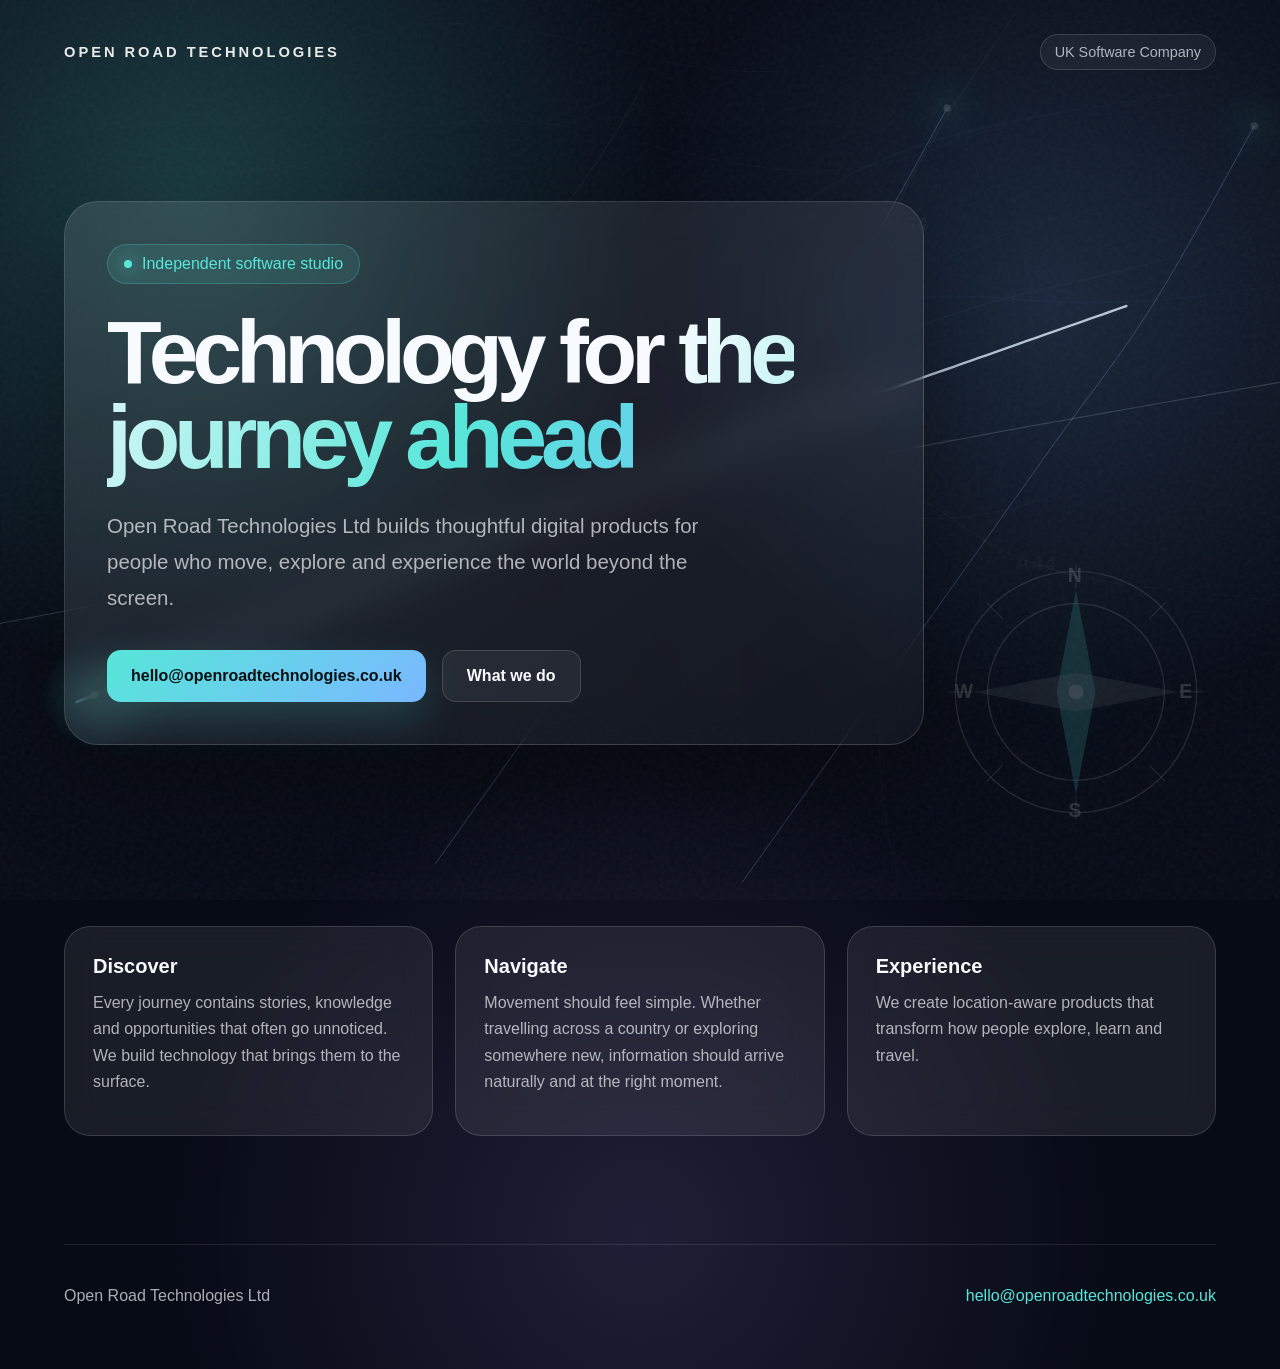
==== index.html @ 558f213e "Refactor route properties for better clarity" ====
<!DOCTYPE html>
<html lang="en">
<head>
<meta charset="UTF-8">
<meta name="viewport" content="width=device-width, initial-scale=1.0">
<title>Open Road Technologies Ltd</title>
<style>
:root{
  --bg:#070b16;
  --panel:rgba(255,255,255,.075);
  --border:rgba(255,255,255,.14);
  --text:#f7fbff;
  --muted:rgba(247,251,255,.68);
  --accent:#57e6d9;
  --accent2:#7ab8ff;
  --accent3:#b892ff;
}
*{box-sizing:border-box;margin:0;padding:0}
html{scroll-behavior:smooth}
body{
  min-height:100vh;
  font-family:-apple-system,BlinkMacSystemFont,"Inter","Segoe UI",Roboto,Arial,sans-serif;
  background:
    radial-gradient(circle at 15% 15%,rgba(87,230,217,.22),transparent 30%),
    radial-gradient(circle at 82% 22%,rgba(122,184,255,.16),transparent 28%),
    radial-gradient(circle at 50% 90%,rgba(184,146,255,.14),transparent 34%),
    var(--bg);
  color:var(--text);
  overflow-x:hidden;
}
.noise{
  position:fixed;
  inset:0;
  pointer-events:none;
  opacity:.06;
  background-image:url("data:image/svg+xml,%3Csvg viewBox='0 0 220 220' xmlns='http://www.w3.org/2000/svg'%3E%3Cfilter id='n'%3E%3CfeTurbulence type='fractalNoise' baseFrequency='.9' numOctaves='3' stitchTiles='stitch'/%3E%3C/filter%3E%3Crect width='100%25' height='100%25' filter='url(%23n)' opacity='.8'/%3E%3C/svg%3E");
}
.map-layer{
  position:fixed;
  inset:0;
  pointer-events:none;
  z-index:0;
  opacity:.16;
  overflow:hidden;
  mask-image:radial-gradient(circle at 55% 42%,black 0%,rgba(0,0,0,.78) 45%,transparent 86%);
}
.map-layer svg{
  position:absolute;
  width:120vw;
  height:110vh;
  left:-8vw;
  top:-5vh;
  animation:mapDrift 90s ease-in-out infinite alternate;
  will-change:transform;
}
@keyframes mapDrift{
  0%{transform:translate3d(0,0,0) scale(1)}
  100%{transform:translate3d(-12px,-8px,0) scale(1.012)}
}
.map-layer .minor{
  fill:none;
  stroke:rgba(255,255,255,.18);
  stroke-width:1;
}
.map-layer .major{
  fill:none;
  stroke:rgba(122,184,255,.26);
  stroke-width:2.2;
}
.map-layer .road{
  fill:none;
  stroke:rgba(255,255,255,.24);
  stroke-width:1.6;
  stroke-linecap:round;
}
.map-layer .label{
  fill:rgba(255,255,255,.24);
  font-size:20px;
  font-weight:600;
  letter-spacing:.08em;
}
.route-canvas{
  position:fixed;
  inset:0;
  width:100vw;
  height:100vh;
  pointer-events:none;
  z-index:0;
  opacity:.92;
}
.compass{
  position:fixed;
  right:clamp(18px,5vw,70px);
  bottom:clamp(18px,5vw,64px);
  width:min(280px,42vw);
  aspect-ratio:1;
  z-index:0;
  pointer-events:none;
  opacity:.28;
}
.compass svg{
  width:100%;
  height:100%;
  filter:drop-shadow(0 0 24px rgba(87,230,217,.18));
  transform:rotate(var(--compass-rotate, 0deg)) scale(var(--compass-scale, 1));
  transition:transform .28s ease-out;
  will-change:transform;
}
.compass .ring{
  fill:none;
  stroke:rgba(255,255,255,.42);
  stroke-width:1.2;
}
.compass .tick{
  stroke:rgba(255,255,255,.38);
  stroke-width:1;
}
.compass .needle{
  fill:rgba(87,230,217,.52);
}
.compass .needle-alt{
  fill:rgba(255,255,255,.22);
}
.compass text{
  fill:rgba(255,255,255,.56);
  font-size:18px;
  font-weight:700;
  letter-spacing:.12em;
}
.shell{
  position:relative;
  z-index:1;
  width:min(1180px,90vw);
  margin:0 auto;
}
header{
  display:flex;
  justify-content:space-between;
  align-items:center;
  padding:34px 0;
}
.logo{
  font-size:.92rem;
  letter-spacing:.2em;
  font-weight:700;
  color:rgba(255,255,255,.9);
}
.status{
  padding:9px 14px;
  border:1px solid var(--border);
  border-radius:999px;
  background:rgba(255,255,255,.05);
  color:var(--muted);
  font-size:.9rem;
  backdrop-filter:blur(14px);
}
.hero{
  min-height:82vh;
  display:flex;
  align-items:center;
}
.hero-card{
  width:min(860px,100%);
  padding:42px;
  border:1px solid var(--border);
  border-radius:34px;
  background:linear-gradient(145deg,rgba(255,255,255,.105),rgba(255,255,255,.035));
  box-shadow:0 30px 100px rgba(0,0,0,.32);
  backdrop-filter:blur(22px);
}
.kicker{
  display:inline-flex;
  gap:10px;
  align-items:center;
  padding:10px 16px;
  border-radius:999px;
  background:rgba(87,230,217,.1);
  color:var(--accent);
  border:1px solid rgba(87,230,217,.24);
  margin-bottom:26px;
}
.kicker span{
  width:8px;
  height:8px;
  border-radius:50%;
  background:var(--accent);
  box-shadow:0 0 18px var(--accent);
}
h1{
  font-size:clamp(3.3rem,7vw,6.9rem);
  line-height:.95;
  letter-spacing:-.07em;
  margin-bottom:28px;
}
.gradient-text{
  background:linear-gradient(110deg,var(--text),var(--accent),var(--accent2),var(--text));
  background-size:220% 100%;
  -webkit-background-clip:text;
  -webkit-text-fill-color:transparent;
  animation:shine 7s ease-in-out infinite;
}
@keyframes shine{
  0%,100%{background-position:0% 50%}
  50%{background-position:100% 50%}
}
.lede{
  max-width:650px;
  color:var(--muted);
  font-size:1.28rem;
  line-height:1.75;
  margin-bottom:34px;
}
.actions{
  display:flex;
  gap:16px;
  flex-wrap:wrap;
}
.btn{
  display:inline-flex;
  align-items:center;
  justify-content:center;
  text-decoration:none;
  min-height:52px;
  padding:0 24px;
  border-radius:14px;
  font-weight:700;
}
.primary{
  color:#041014;
  background:linear-gradient(135deg,var(--accent),var(--accent2));
  box-shadow:0 16px 44px rgba(87,230,217,.2);
}
.secondary{
  color:var(--text);
  border:1px solid var(--border);
  background:rgba(255,255,255,.06);
}
.section{
  padding:84px 0 108px;
}
.panel-grid{
  display:grid;
  grid-template-columns:repeat(3,1fr);
  gap:22px;
}
.panel{
  min-height:210px;
  padding:28px;
  border-radius:26px;
  border:1px solid var(--border);
  background:var(--panel);
  backdrop-filter:blur(18px);
  transition:transform .35s ease,border-color .35s ease,background .35s ease;
}
.panel:hover{
  transform:translateY(-7px);
  border-color:rgba(87,230,217,.38);
  background:rgba(255,255,255,.095);
}
.panel h3{
  font-size:1.25rem;
  margin-bottom:12px;
}
.panel p{
  color:var(--muted);
  line-height:1.65;
}
footer{
  position:relative;
  z-index:1;
  width:min(1180px,90vw);
  margin:0 auto;
  padding:42px 0 64px;
  border-top:1px solid rgba(255,255,255,.1);
  display:flex;
  justify-content:space-between;
  gap:20px;
  flex-wrap:wrap;
  color:var(--muted);
}
footer a{
  color:var(--accent);
  text-decoration:none;
}
@media(max-width:860px){
  .hero-card{padding:28px;border-radius:26px}
  .panel-grid{grid-template-columns:1fr}
  h1{font-size:clamp(3rem,16vw,5rem)}
  .map-layer{opacity:.12}
}
@media(prefers-reduced-motion:reduce){
  *,*::before,*::after{animation:none!important;transition:none!important}
  .route-canvas{display:none}
  .map-layer svg{animation:none!important}
}
</style>
</head>
<body>
<div class="map-layer" aria-hidden="true">
  <svg viewBox="0 0 1600 950" preserveAspectRatio="xMidYMid slice">
    <g class="contours">
      <path class="minor" d="M-80 120 C120 30 260 175 470 90 C680 8 790 165 1010 92 C1190 35 1370 92 1680 30"/>
      <path class="minor" d="M-70 210 C150 115 300 265 500 185 C720 96 850 265 1060 185 C1245 115 1390 185 1680 110"/>
      <path class="minor" d="M-90 320 C135 220 330 380 545 285 C760 190 910 365 1110 275 C1300 190 1450 285 1690 205"/>
      <path class="minor" d="M-80 440 C140 315 345 505 570 395 C795 285 940 475 1160 370 C1340 285 1480 405 1690 310"/>
      <path class="minor" d="M-100 565 C125 450 360 640 590 530 C835 410 975 620 1200 505 C1370 415 1510 535 1710 445"/>
      <path class="minor" d="M-80 710 C160 595 390 790 640 665 C850 560 1010 760 1235 650 C1420 560 1520 690 1700 610"/>
      <path class="minor" d="M150 -90 C75 120 240 230 170 430 C95 635 250 710 185 980"/>
      <path class="minor" d="M350 -90 C270 140 455 250 370 465 C290 670 480 760 405 990"/>
      <path class="minor" d="M580 -90 C495 145 710 275 610 505 C520 705 730 800 660 1010"/>
      <path class="minor" d="M820 -90 C735 130 940 275 850 510 C765 725 960 790 890 1010"/>
      <path class="minor" d="M1080 -90 C995 145 1200 270 1120 500 C1045 720 1220 815 1170 1010"/>
      <path class="minor" d="M1320 -90 C1245 125 1420 250 1350 485 C1280 710 1450 810 1410 1010"/>
    </g>
    <g class="roads">
      <path class="major" d="M-120 690 C120 560 240 610 420 475 C600 340 760 360 920 245 C1090 125 1265 165 1710 50"/>
      <path class="road" d="M40 785 C240 680 315 720 470 610 C640 490 760 545 930 420 C1100 295 1230 340 1505 210"/>
      <path class="road" d="M140 275 C320 370 450 280 610 390 C780 510 930 435 1080 545 C1220 650 1390 570 1580 690"/>
      <path class="road" d="M250 900 C340 720 455 675 515 520 C575 360 700 280 780 120"/>
      <path class="road" d="M1030 910 C970 720 1040 615 1000 455 C955 285 1060 175 1185 -20"/>
      <path class="major" d="M-80 455 C170 415 310 350 520 385 C780 430 900 310 1130 330 C1345 350 1460 280 1700 300"/>
    </g>
    <g class="places">
      <text class="label" x="410" y="505">A49</text>
      <text class="label" x="748" y="348">A5</text>
      <text class="label" x="1010" y="265">M54</text>
      <text class="label" x="1135" y="590">A44</text>
      <text class="label" x="610" y="690">B4368</text>
    </g>
  </svg>
</div>

<canvas class="route-canvas" id="routeCanvas" aria-hidden="true"></canvas>

<div class="compass" aria-hidden="true">
  <svg viewBox="0 0 260 260">
    <circle class="ring" cx="130" cy="130" r="112"/>
    <circle class="ring" cx="130" cy="130" r="82"/>
    <line class="tick" x1="130" y1="12" x2="130" y2="34"/>
    <line class="tick" x1="130" y1="226" x2="130" y2="248"/>
    <line class="tick" x1="12" y1="130" x2="34" y2="130"/>
    <line class="tick" x1="226" y1="130" x2="248" y2="130"/>
    <line class="tick" x1="47" y1="47" x2="62" y2="62"/>
    <line class="tick" x1="198" y1="198" x2="213" y2="213"/>
    <line class="tick" x1="213" y1="47" x2="198" y2="62"/>
    <line class="tick" x1="62" y1="198" x2="47" y2="213"/>
    <polygon class="needle" points="130,35 148,130 130,225 112,130"/>
    <polygon class="needle-alt" points="35,130 130,112 225,130 130,148"/>
    <circle cx="130" cy="130" r="7" fill="rgba(255,255,255,.55)"/>
    <text x="130" y="28" text-anchor="middle">N</text>
    <text x="130" y="246" text-anchor="middle">S</text>
    <text x="27" y="136" text-anchor="middle">W</text>
    <text x="233" y="136" text-anchor="middle">E</text>
  </svg>
</div>

<div class="noise"></div>

<div class="shell">
  <header>
    <div class="logo">OPEN ROAD TECHNOLOGIES</div>
    <div class="status">UK Software Company</div>
  </header>

  <main class="hero">
    <section class="hero-card">
      <div class="kicker"><span></span> Independent software studio</div>
      <h1>Technology for <span class="gradient-text">the journey ahead</span></h1>
      <p class="lede">
        Open Road Technologies Ltd builds thoughtful digital products for people who move,
        explore and experience the world beyond the screen.
      </p>
      <div class="actions">
        <a class="btn primary" href="mailto:hello@openroadtechnologies.co.uk">hello@openroadtechnologies.co.uk</a>
        <a class="btn secondary" href="#work">What we do</a>
      </div>
    </section>
  </main>

  <section class="section" id="work">
  <div class="panel-grid">
    <article class="panel">
      <h3>Discover</h3>
      <p>Every journey contains stories, knowledge and opportunities that often go unnoticed. We build technology that brings them to the surface.</p>
    </article>
    <article class="panel">
      <h3>Navigate</h3>
      <p>Movement should feel simple. Whether travelling across a country or exploring somewhere new, information should arrive naturally and at the right moment.</p>
    </article>
    <article class="panel">
      <h3>Experience</h3>
      <p>We create location-aware products that transform how people explore, learn and travel.</p>
    </article>
  </div>
</section>

</div>

<footer>
  <div>Open Road Technologies Ltd</div>
  <a href="mailto:hello@openroadtechnologies.co.uk">hello@openroadtechnologies.co.uk</a>
</footer>


<script>
(() => {
  const compass = document.querySelector(".compass");
  if (!compass) return;

  const reduce = window.matchMedia("(prefers-reduced-motion: reduce)").matches;
  if (reduce) return;

  let targetRotate = 0;
  let targetScale = 1;
  let currentRotate = 0;
  let currentScale = 1;
  let raf = null;

  function animate() {
    currentRotate += (targetRotate - currentRotate) * 0.12;
    currentScale += (targetScale - currentScale) * 0.10;

    compass.style.setProperty("--compass-rotate", currentRotate.toFixed(3) + "deg");
    compass.style.setProperty("--compass-scale", currentScale.toFixed(4));

    if (
      Math.abs(targetRotate - currentRotate) > 0.02 ||
      Math.abs(targetScale - currentScale) > 0.002
    ) {
      raf = requestAnimationFrame(animate);
    } else {
      raf = null;
    }
  }

  function update(event) {
    const x = event.clientX / Math.max(window.innerWidth, 1);
    const y = event.clientY / Math.max(window.innerHeight, 1);

    targetRotate = ((x - 0.5) * 18) + ((0.5 - y) * 8);
    targetScale = 1.035;

    if (!raf) raf = requestAnimationFrame(animate);
  }

  function reset() {
    targetRotate = 0;
    targetScale = 1;
    if (!raf) raf = requestAnimationFrame(animate);
  }

  window.addEventListener("pointermove", update, { passive: true });
  window.addEventListener("mouseout", reset, { passive: true });
  window.addEventListener("blur", reset, { passive: true });
})();
</script>

<script>
(() => {
  const canvas = document.getElementById("routeCanvas");
  const ctx = canvas.getContext("2d", { alpha: true });
  const prefersReducedMotion = window.matchMedia("(prefers-reduced-motion: reduce)").matches;
  if (prefersReducedMotion) return;

  let width = 0;
  let height = 0;
  let dpr = 1;

  const routes = [
  {
    alpha: 0.18,
    width: 1.1,
    delay: 0.00,
    stops: [],
    points: [[-0.10,0.72],[0.12,0.66],[0.34,0.60],[0.56,0.54],[0.78,0.48],[1.10,0.40]]
  },
  {
    alpha: 0.16,
    width: 1.0,
    delay: 0.04,
    stops: [],
    points: [[-0.08,0.82],[0.15,0.76],[0.38,0.70],[0.62,0.64],[0.86,0.58],[1.12,0.50]]
  },
  {
    alpha: 0.14,
    width: 1.0,
    delay: 0.08,
    stops: [],
    points: [[-0.06,0.60],[0.18,0.54],[0.42,0.48],[0.66,0.42],[0.90,0.36],[1.14,0.28]]
  },
  {
    alpha: 0.13,
    width: 1.0,
    delay: 0.12,
    stops: [],
    points: [[0.10,0.92],[0.18,0.76],[0.26,0.60],[0.34,0.44],[0.42,0.28],[0.50,0.08]]
  },
  {
    alpha: 0.13,
    width: 1.0,
    delay: 0.16,
    stops: [],
    points: [[0.34,0.96],[0.42,0.80],[0.50,0.64],[0.58,0.48],[0.66,0.32],[0.74,0.12]]
  },
  {
    alpha: 0.13,
    width: 1.0,
    delay: 0.20,
    stops: [],
    points: [[0.58,0.98],[0.66,0.82],[0.74,0.66],[0.82,0.50],[0.90,0.34],[0.98,0.14]]
  },
  {
    alpha: 0.86,
    width: 2.4,
    delay: 0.00,
    stops: [0.20, 0.40, 0.62, 0.80],
    points: [[0.06,0.78],[0.20,0.70],[0.32,0.63],[0.45,0.56],[0.58,0.49],[0.72,0.42],[0.88,0.34]]
  }
];
  function resize() {
    dpr = Math.min(window.devicePixelRatio || 1, 2);
    width = window.innerWidth;
    height = window.innerHeight;
    canvas.width = Math.floor(width * dpr);
    canvas.height = Math.floor(height * dpr);
    canvas.style.width = width + "px";
    canvas.style.height = height + "px";
    ctx.setTransform(dpr, 0, 0, dpr, 0, 0);
  }

  function point(route, t) {
    const pts = route.points;
    const scaled = t * (pts.length - 1);
    const i = Math.min(Math.floor(scaled), pts.length - 2);
    const local = scaled - i;

    const p0 = pts[Math.max(0, i - 1)];
    const p1 = pts[i];
    const p2 = pts[i + 1];
    const p3 = pts[Math.min(pts.length - 1, i + 2)];

    const tt = local * local;
    const ttt = tt * local;

    const x = 0.5 * (
      (2 * p1[0]) +
      (-p0[0] + p2[0]) * local +
      (2*p0[0] - 5*p1[0] + 4*p2[0] - p3[0]) * tt +
      (-p0[0] + 3*p1[0] - 3*p2[0] + p3[0]) * ttt
    );

    const y = 0.5 * (
      (2 * p1[1]) +
      (-p0[1] + p2[1]) * local +
      (2*p0[1] - 5*p1[1] + 4*p2[1] - p3[1]) * tt +
      (-p0[1] + 3*p1[1] - 3*p2[1] + p3[1]) * ttt
    );

   return [x * width, y * height];
  }

  function drawStops(route, progress) {
  for (const stop of route.stops) {
    const [x, y] = point(route, stop);

    const passed = progress >= stop;
    const age = progress - stop;

    const rippleLife = 0.045;
    const rippleProgress =
      passed && age < rippleLife
        ? age / rippleLife
        : null;

    const baseAlpha = route.alpha * 0.32;

    ctx.save();

    ctx.fillStyle = `rgba(87,230,217,${baseAlpha})`;
    ctx.beginPath();
    ctx.arc(x, y, 2.8, 0, Math.PI * 2);
    ctx.fill();

    if (rippleProgress !== null) {
      const eased = 1 - Math.pow(1 - rippleProgress, 3);
      const rippleRadius = 4 + eased * 28;
      const rippleAlpha = route.alpha * (1 - rippleProgress) * 0.72;

      ctx.shadowColor = "rgba(87,230,217,.55)";
      ctx.shadowBlur = 14;

      ctx.strokeStyle = `rgba(87,230,217,${rippleAlpha})`;
      ctx.lineWidth = 1.8 * (1 - rippleProgress) + 0.4;

      ctx.beginPath();
      ctx.arc(x, y, rippleRadius, 0, Math.PI * 2);
      ctx.stroke();

      const glow = ctx.createRadialGradient(x, y, 0, x, y, rippleRadius);
      glow.addColorStop(0, `rgba(87,230,217,${rippleAlpha * 0.18})`);
      glow.addColorStop(0.55, `rgba(87,230,217,${rippleAlpha * 0.08})`);
      glow.addColorStop(1, "rgba(87,230,217,0)");

      ctx.fillStyle = glow;
      ctx.beginPath();
      ctx.arc(x, y, rippleRadius, 0, Math.PI * 2);
      ctx.fill();
    }

    ctx.restore();
  }
}

  function drawRoute(route, progress) {
    const p = Math.max(0, Math.min(1, progress));
    const samples = 170;
    const visible = Math.floor(samples * p);

    if (visible < 2) return;

    ctx.save();
    ctx.lineCap = "round";
    ctx.lineJoin = "round";

    ctx.beginPath();
    for (let i = 0; i <= samples; i++) {
      const [x, y] = point(route, i / samples);
      if (i === 0) ctx.moveTo(x, y);
      else ctx.lineTo(x, y);
    }
    ctx.strokeStyle = `rgba(225,240,255,${route.alpha})`;
    ctx.lineWidth = route.width;
    ctx.stroke();

    const grad = ctx.createLinearGradient(0, 0, width, height);
    grad.addColorStop(0, `rgba(87,230,217,${route.alpha})`);
    grad.addColorStop(0.52, `rgba(122,184,255,${route.alpha})`);
    grad.addColorStop(1, `rgba(184,146,255,${route.alpha})`);

    ctx.shadowColor = "rgba(87,230,217,.35)";
    ctx.shadowBlur = 9;
    ctx.beginPath();
    for (let i = 0; i <= visible; i++) {
      const [x, y] = point(route, i / samples);
      if (i === 0) ctx.moveTo(x, y);
      else ctx.lineTo(x, y);
    }
    ctx.strokeStyle = grad;
    ctx.lineWidth = route.width;
    ctx.stroke();

    drawStops(route, p);

    const [hx, hy] = point(route, p);

    const glow = ctx.createRadialGradient(hx, hy, 0, hx, hy, 55);
    glow.addColorStop(0, `rgba(87,230,217,${route.alpha * 0.20})`);
    glow.addColorStop(1, "rgba(87,230,217,0)");
    ctx.fillStyle = glow;
    ctx.beginPath();
    ctx.arc(hx, hy, 55, 0, Math.PI * 2);
    ctx.fill();

    ctx.fillStyle = `rgba(247,251,255,${route.alpha})`;
    ctx.shadowColor = "rgba(87,230,217,.75)";
    ctx.shadowBlur = 14;
    ctx.beginPath();
    ctx.arc(hx, hy, 3.8, 0, Math.PI * 2);
    ctx.fill();

    ctx.restore();
  }

  function easeInOutCubic(t) {
    return t < 0.5 ? 4 * t * t * t : 1 - Math.pow(-2 * t + 2, 3) / 2;
  }

  function frame(now) {
    ctx.clearRect(0, 0, width, height);

    const cycle = 15500;
    const raw = (now % cycle) / cycle;

    for (const route of routes) {
      let p = (raw - route.delay) / 0.74;
      if (p < 0) p += 1.35;
      if (p > 1) p = 1;
      drawRoute(route, easeInOutCubic(p));
    }

    requestAnimationFrame(frame);
  }

  resize();
  window.addEventListener("resize", resize, { passive: true });
  requestAnimationFrame(frame);
})();
</script>
</body>
</html>
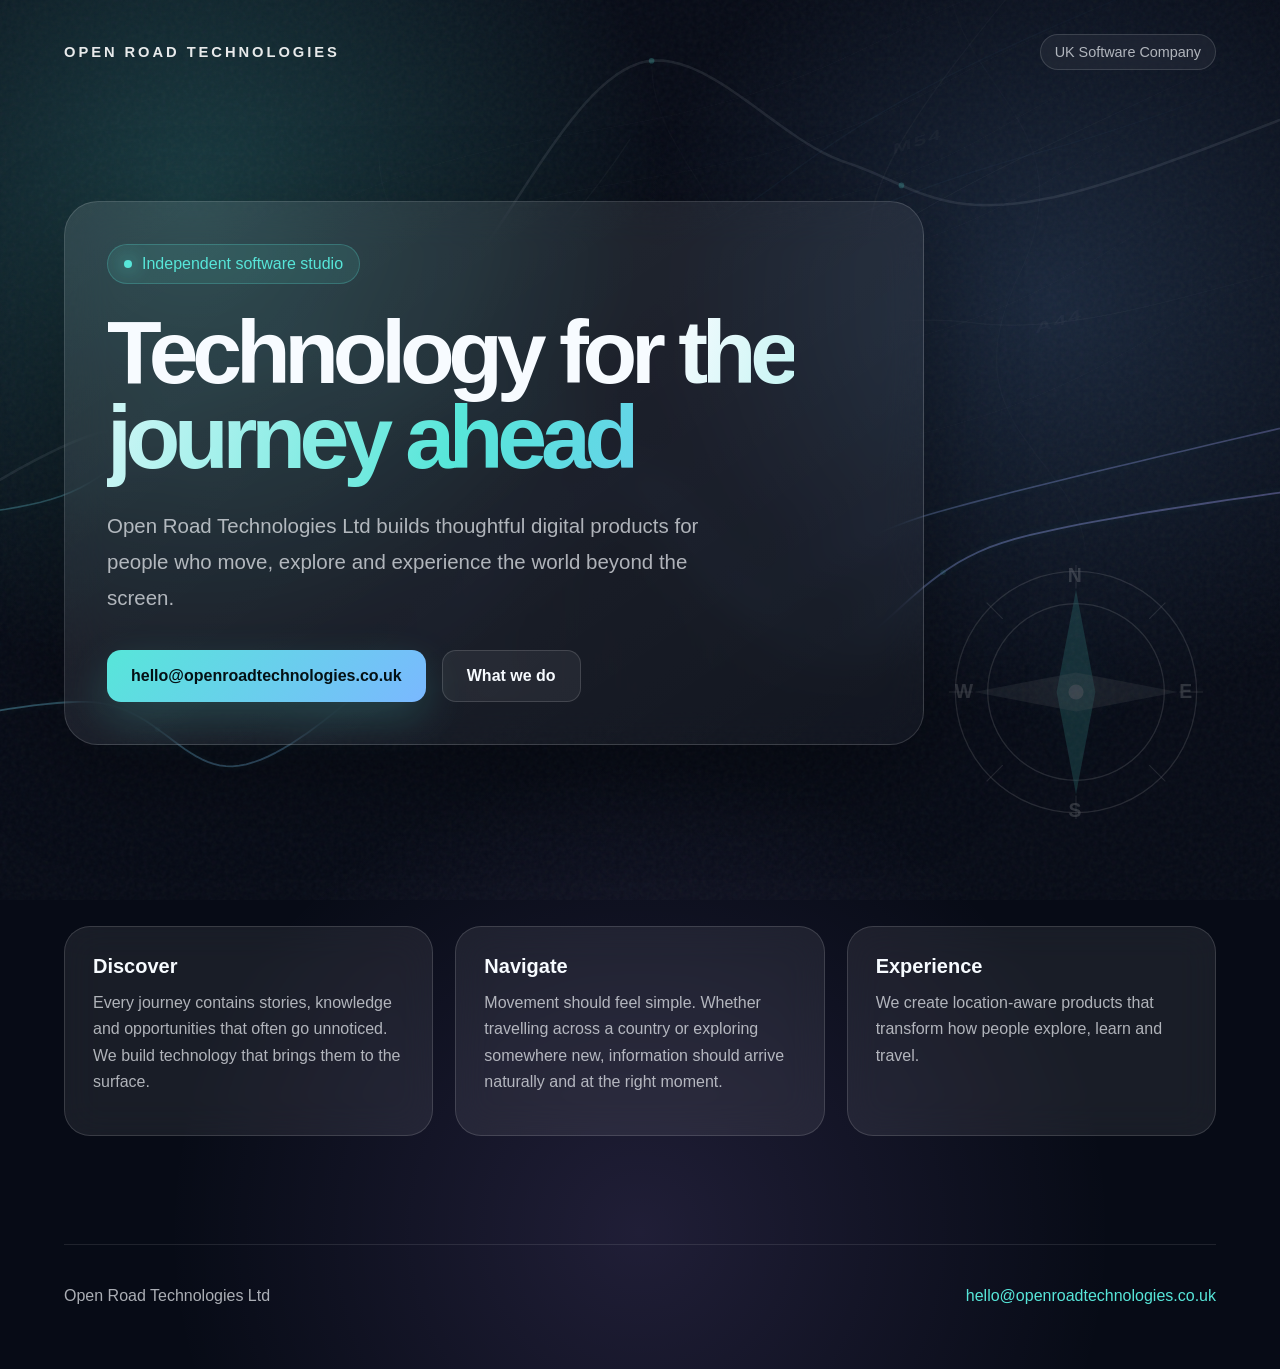
==== commit 594ae137: "Refine styles and animations in index.html Adjusted styles and opacity for map layers and compass. U" ====
--- a/index.html
+++ b/index.html
@@ -40,22 +40,24 @@
   inset:0;
   pointer-events:none;
   z-index:0;
-  opacity:.16;
+  opacity:.18;
   overflow:hidden;
   mask-image:radial-gradient(circle at 55% 42%,black 0%,rgba(0,0,0,.78) 45%,transparent 86%);
 }
 .map-layer svg{
   position:absolute;
-  width:120vw;
-  height:110vh;
-  left:-8vw;
-  top:-5vh;
+  width:150vw;
+  height:120vh;
+  left:-24vw;
+  top:-18vh;
+  transform:rotate(-18deg) skewX(-18deg) scaleY(.55);
+  transform-origin:center;
   animation:mapDrift 90s ease-in-out infinite alternate;
   will-change:transform;
 }
 @keyframes mapDrift{
-  0%{transform:translate3d(0,0,0) scale(1)}
-  100%{transform:translate3d(-12px,-8px,0) scale(1.012)}
+  0%{transform:rotate(-18deg) skewX(-18deg) scaleY(.55) translate3d(0,0,0)}
+  100%{transform:rotate(-18deg) skewX(-18deg) scaleY(.55) translate3d(-18px,-10px,0)}
 }
 .map-layer .minor{
   fill:none;
@@ -86,7 +88,7 @@
   height:100vh;
   pointer-events:none;
   z-index:0;
-  opacity:.92;
+  opacity:.82;
 }
 .compass{
   position:fixed;
@@ -286,7 +288,7 @@
   .hero-card{padding:28px;border-radius:26px}
   .panel-grid{grid-template-columns:1fr}
   h1{font-size:clamp(3rem,16vw,5rem)}
-  .map-layer{opacity:.12}
+  .map-layer{opacity:.14}
 }
 @media(prefers-reduced-motion:reduce){
   *,*::before,*::after{animation:none!important;transition:none!important}
@@ -378,29 +380,27 @@
   </main>
 
   <section class="section" id="work">
-  <div class="panel-grid">
-    <article class="panel">
-      <h3>Discover</h3>
-      <p>Every journey contains stories, knowledge and opportunities that often go unnoticed. We build technology that brings them to the surface.</p>
-    </article>
-    <article class="panel">
-      <h3>Navigate</h3>
-      <p>Movement should feel simple. Whether travelling across a country or exploring somewhere new, information should arrive naturally and at the right moment.</p>
-    </article>
-    <article class="panel">
-      <h3>Experience</h3>
-      <p>We create location-aware products that transform how people explore, learn and travel.</p>
-    </article>
-  </div>
-</section>
-
+    <div class="panel-grid">
+      <article class="panel">
+        <h3>Discover</h3>
+        <p>Every journey contains stories, knowledge and opportunities that often go unnoticed. We build technology that brings them to the surface.</p>
+      </article>
+      <article class="panel">
+        <h3>Navigate</h3>
+        <p>Movement should feel simple. Whether travelling across a country or exploring somewhere new, information should arrive naturally and at the right moment.</p>
+      </article>
+      <article class="panel">
+        <h3>Experience</h3>
+        <p>We create location-aware products that transform how people explore, learn and travel.</p>
+      </article>
+    </div>
+  </section>
 </div>
 
 <footer>
   <div>Open Road Technologies Ltd</div>
   <a href="mailto:hello@openroadtechnologies.co.uk">hello@openroadtechnologies.co.uk</a>
 </footer>
-
 
 <script>
 (() => {
@@ -467,56 +467,48 @@
   let dpr = 1;
 
   const routes = [
-  {
-    alpha: 0.18,
-    width: 1.1,
-    delay: 0.00,
-    stops: [],
-    points: [[-0.10,0.72],[0.12,0.66],[0.34,0.60],[0.56,0.54],[0.78,0.48],[1.10,0.40]]
-  },
-  {
-    alpha: 0.16,
-    width: 1.0,
-    delay: 0.04,
-    stops: [],
-    points: [[-0.08,0.82],[0.15,0.76],[0.38,0.70],[0.62,0.64],[0.86,0.58],[1.12,0.50]]
-  },
-  {
-    alpha: 0.14,
-    width: 1.0,
-    delay: 0.08,
-    stops: [],
-    points: [[-0.06,0.60],[0.18,0.54],[0.42,0.48],[0.66,0.42],[0.90,0.36],[1.14,0.28]]
-  },
-  {
-    alpha: 0.13,
-    width: 1.0,
-    delay: 0.12,
-    stops: [],
-    points: [[0.10,0.92],[0.18,0.76],[0.26,0.60],[0.34,0.44],[0.42,0.28],[0.50,0.08]]
-  },
-  {
-    alpha: 0.13,
-    width: 1.0,
-    delay: 0.16,
-    stops: [],
-    points: [[0.34,0.96],[0.42,0.80],[0.50,0.64],[0.58,0.48],[0.66,0.32],[0.74,0.12]]
-  },
-  {
-    alpha: 0.13,
-    width: 1.0,
-    delay: 0.20,
-    stops: [],
-    points: [[0.58,0.98],[0.66,0.82],[0.74,0.66],[0.82,0.50],[0.90,0.34],[0.98,0.14]]
-  },
-  {
-    alpha: 0.86,
-    width: 2.4,
-    delay: 0.00,
-    stops: [0.20, 0.40, 0.62, 0.80],
-    points: [[0.06,0.78],[0.20,0.70],[0.32,0.63],[0.45,0.56],[0.58,0.49],[0.72,0.42],[0.88,0.34]]
-  }
-];
+    {
+      alpha: 0.88,
+      width: 2.6,
+      delay: 0,
+      stops: [0.18, 0.36, 0.58, 0.76],
+      points: [
+        [-0.18, 0.70], [0.08, 0.48], [0.22, 0.56], [0.36, 0.31],
+        [0.50, 0.07], [0.66, 0.18], [0.82, 0.22], [1.18, 0.03]
+      ]
+    },
+    {
+      alpha: 0.44,
+      width: 1.9,
+      delay: 0.12,
+      stops: [0.22, 0.49, 0.71],
+      points: [
+        [-0.18, 0.76], [0.04, 0.64], [0.18, 0.70], [0.33, 0.52],
+        [0.46, 0.35], [0.59, 0.40], [0.74, 0.28], [1.16, 0.16]
+      ]
+    },
+    {
+      alpha: 0.34,
+      width: 1.6,
+      delay: 0.22,
+      stops: [0.25, 0.52, 0.80],
+      points: [
+        [-0.16, 0.58], [0.05, 0.55], [0.20, 0.39], [0.34, 0.43],
+        [0.49, 0.50], [0.58, 0.66], [0.73, 0.57], [1.14, 0.43]
+      ]
+    },
+    {
+      alpha: 0.40,
+      width: 1.8,
+      delay: 0.32,
+      stops: [0.20, 0.44, 0.64, 0.82],
+      points: [
+        [-0.14, 0.83], [0.07, 0.78], [0.19, 0.85], [0.34, 0.70],
+        [0.49, 0.54], [0.64, 0.72], [0.79, 0.60], [1.14, 0.52]
+      ]
+    }
+  ];
+
   function resize() {
     dpr = Math.min(window.devicePixelRatio || 1, 2);
     width = window.innerWidth;
@@ -556,60 +548,60 @@
       (-p0[1] + 3*p1[1] - 3*p2[1] + p3[1]) * ttt
     );
 
-   return [x * width, y * height];
+    return [x * width, y * height];
   }
 
   function drawStops(route, progress) {
-  for (const stop of route.stops) {
-    const [x, y] = point(route, stop);
-
-    const passed = progress >= stop;
-    const age = progress - stop;
-
-    const rippleLife = 0.045;
-    const rippleProgress =
-      passed && age < rippleLife
-        ? age / rippleLife
-        : null;
-
-    const baseAlpha = route.alpha * 0.32;
-
-    ctx.save();
-
-    ctx.fillStyle = `rgba(87,230,217,${baseAlpha})`;
-    ctx.beginPath();
-    ctx.arc(x, y, 2.8, 0, Math.PI * 2);
-    ctx.fill();
-
-    if (rippleProgress !== null) {
-      const eased = 1 - Math.pow(1 - rippleProgress, 3);
-      const rippleRadius = 4 + eased * 28;
-      const rippleAlpha = route.alpha * (1 - rippleProgress) * 0.72;
-
-      ctx.shadowColor = "rgba(87,230,217,.55)";
-      ctx.shadowBlur = 14;
-
-      ctx.strokeStyle = `rgba(87,230,217,${rippleAlpha})`;
-      ctx.lineWidth = 1.8 * (1 - rippleProgress) + 0.4;
-
+    for (const stop of route.stops) {
+      const [x, y] = point(route, stop);
+
+      const passed = progress >= stop;
+      const age = progress - stop;
+
+      const rippleLife = 0.045;
+      const rippleProgress =
+        passed && age < rippleLife
+          ? age / rippleLife
+          : null;
+
+      const baseAlpha = route.alpha * 0.32;
+
+      ctx.save();
+
+      ctx.fillStyle = `rgba(87,230,217,${baseAlpha})`;
       ctx.beginPath();
-      ctx.arc(x, y, rippleRadius, 0, Math.PI * 2);
-      ctx.stroke();
-
-      const glow = ctx.createRadialGradient(x, y, 0, x, y, rippleRadius);
-      glow.addColorStop(0, `rgba(87,230,217,${rippleAlpha * 0.18})`);
-      glow.addColorStop(0.55, `rgba(87,230,217,${rippleAlpha * 0.08})`);
-      glow.addColorStop(1, "rgba(87,230,217,0)");
-
-      ctx.fillStyle = glow;
-      ctx.beginPath();
-      ctx.arc(x, y, rippleRadius, 0, Math.PI * 2);
+      ctx.arc(x, y, 2.8, 0, Math.PI * 2);
       ctx.fill();
+
+      if (rippleProgress !== null) {
+        const eased = 1 - Math.pow(1 - rippleProgress, 3);
+        const rippleRadius = 4 + eased * 28;
+        const rippleAlpha = route.alpha * (1 - rippleProgress) * 0.72;
+
+        ctx.shadowColor = "rgba(87,230,217,.55)";
+        ctx.shadowBlur = 14;
+
+        ctx.strokeStyle = `rgba(87,230,217,${rippleAlpha})`;
+        ctx.lineWidth = 1.8 * (1 - rippleProgress) + 0.4;
+
+        ctx.beginPath();
+        ctx.arc(x, y, rippleRadius, 0, Math.PI * 2);
+        ctx.stroke();
+
+        const glow = ctx.createRadialGradient(x, y, 0, x, y, rippleRadius);
+        glow.addColorStop(0, `rgba(87,230,217,${rippleAlpha * 0.18})`);
+        glow.addColorStop(0.55, `rgba(87,230,217,${rippleAlpha * 0.08})`);
+        glow.addColorStop(1, "rgba(87,230,217,0)");
+
+        ctx.fillStyle = glow;
+        ctx.beginPath();
+        ctx.arc(x, y, rippleRadius, 0, Math.PI * 2);
+        ctx.fill();
+      }
+
+      ctx.restore();
     }
-
-    ctx.restore();
-  }
-}
+  }
 
   function drawRoute(route, progress) {
     const p = Math.max(0, Math.min(1, progress));
@@ -628,7 +620,7 @@
       if (i === 0) ctx.moveTo(x, y);
       else ctx.lineTo(x, y);
     }
-    ctx.strokeStyle = `rgba(225,240,255,${route.alpha})`;
+    ctx.strokeStyle = `rgba(225,240,255,${route.alpha * 0.13})`;
     ctx.lineWidth = route.width;
     ctx.stroke();
 
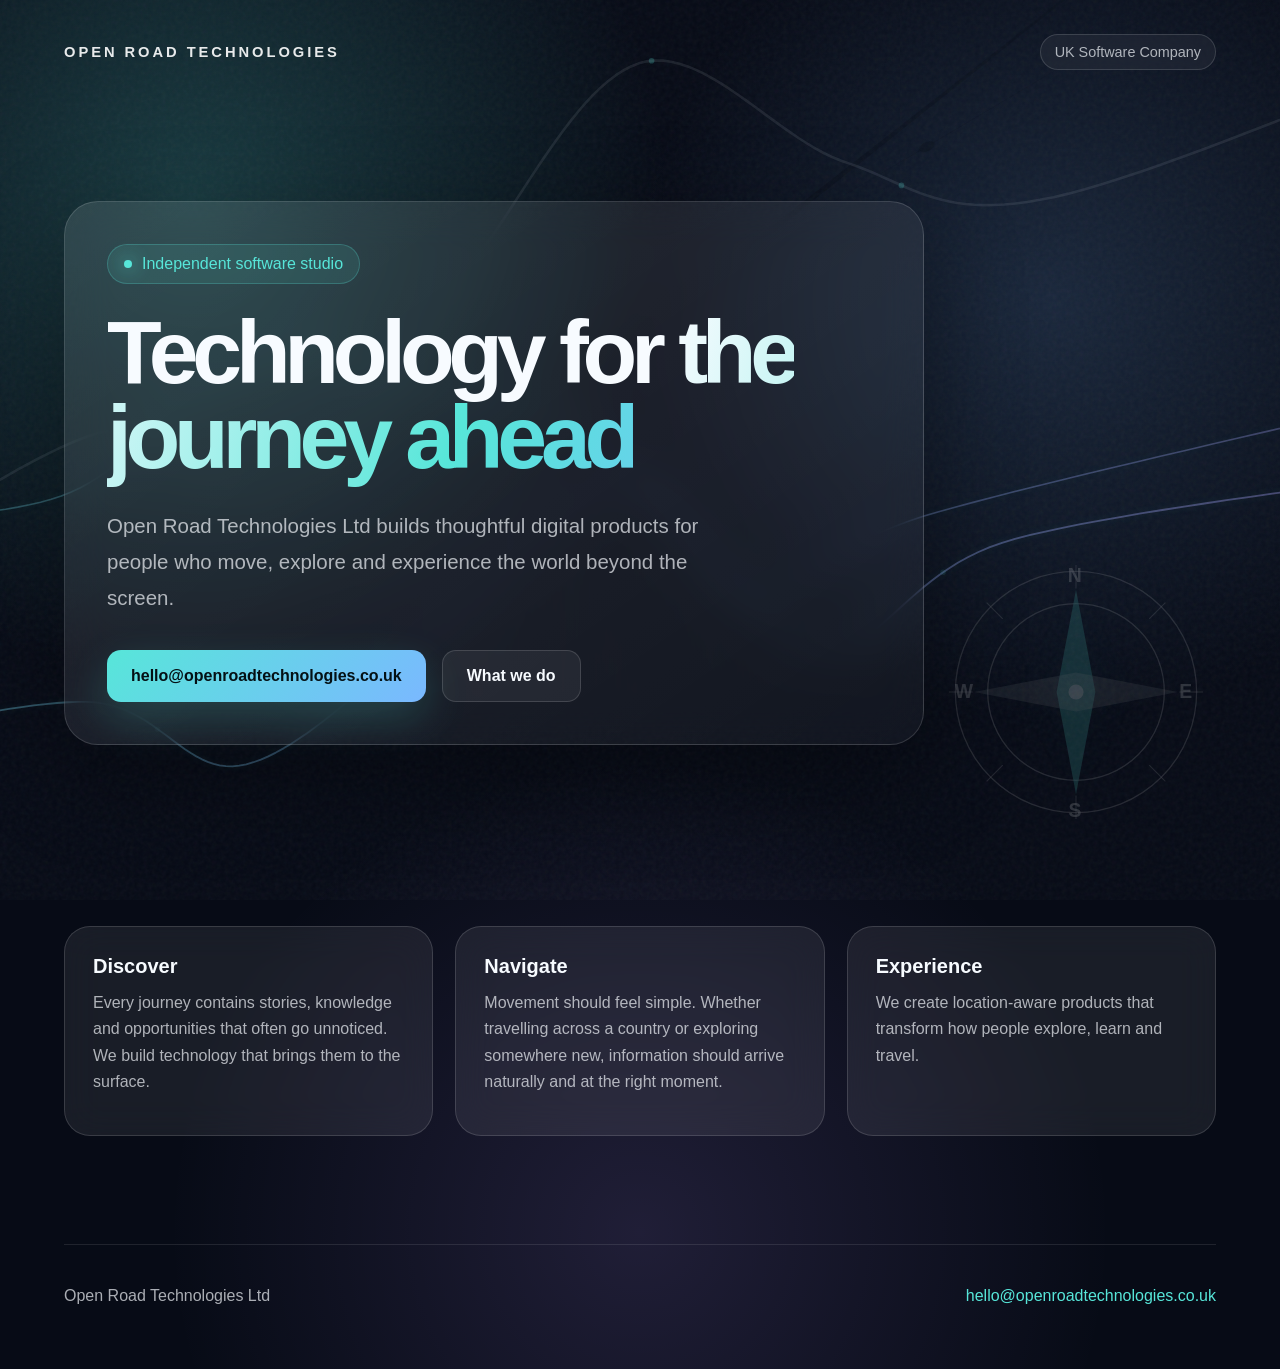
==== commit 3a39f965: "Refactor map styles and add new road paths" ====
--- a/index.html
+++ b/index.html
@@ -58,22 +58,39 @@
 @keyframes mapDrift{
   0%{transform:rotate(-18deg) skewX(-18deg) scaleY(.55) translate3d(0,0,0)}
   100%{transform:rotate(-18deg) skewX(-18deg) scaleY(.55) translate3d(-18px,-10px,0)}
-}
-.map-layer .minor{
+.map-layer .major{
+
   fill:none;
-  stroke:rgba(255,255,255,.18);
-  stroke-width:1;
-}
-.map-layer .major{
+
+  stroke:rgba(190,225,255,.34);
+
+  stroke-width:4;
+
+  stroke-linecap:round;
+
+}
+
+.map-layer .road{
+
   fill:none;
-  stroke:rgba(122,184,255,.26);
-  stroke-width:2.2;
-}
-.map-layer .road{
-  fill:none;
-  stroke:rgba(255,255,255,.24);
-  stroke-width:1.6;
+
+  stroke:rgba(230,245,255,.16);
+
+  stroke-width:2;
+
   stroke-linecap:round;
+
+}
+
+.map-layer .node{
+
+  fill:rgba(230,245,255,.35);
+
+  stroke:rgba(87,230,217,.45);
+
+  stroke-width:2;
+
+}
 }
 .map-layer .label{
   fill:rgba(255,255,255,.24);
@@ -297,37 +314,31 @@
 }
 </style>
 </head>
-<body>
 <div class="map-layer" aria-hidden="true">
   <svg viewBox="0 0 1600 950" preserveAspectRatio="xMidYMid slice">
-    <g class="contours">
-      <path class="minor" d="M-80 120 C120 30 260 175 470 90 C680 8 790 165 1010 92 C1190 35 1370 92 1680 30"/>
-      <path class="minor" d="M-70 210 C150 115 300 265 500 185 C720 96 850 265 1060 185 C1245 115 1390 185 1680 110"/>
-      <path class="minor" d="M-90 320 C135 220 330 380 545 285 C760 190 910 365 1110 275 C1300 190 1450 285 1690 205"/>
-      <path class="minor" d="M-80 440 C140 315 345 505 570 395 C795 285 940 475 1160 370 C1340 285 1480 405 1690 310"/>
-      <path class="minor" d="M-100 565 C125 450 360 640 590 530 C835 410 975 620 1200 505 C1370 415 1510 535 1710 445"/>
-      <path class="minor" d="M-80 710 C160 595 390 790 640 665 C850 560 1010 760 1235 650 C1420 560 1520 690 1700 610"/>
-      <path class="minor" d="M150 -90 C75 120 240 230 170 430 C95 635 250 710 185 980"/>
-      <path class="minor" d="M350 -90 C270 140 455 250 370 465 C290 670 480 760 405 990"/>
-      <path class="minor" d="M580 -90 C495 145 710 275 610 505 C520 705 730 800 660 1010"/>
-      <path class="minor" d="M820 -90 C735 130 940 275 850 510 C765 725 960 790 890 1010"/>
-      <path class="minor" d="M1080 -90 C995 145 1200 270 1120 500 C1045 720 1220 815 1170 1010"/>
-      <path class="minor" d="M1320 -90 C1245 125 1420 250 1350 485 C1280 710 1450 810 1410 1010"/>
+    <g class="roads">
+      <path class="road" d="M-100 720 L260 560 L620 400 L980 240 L1340 80 L1700 -80"/>
+      <path class="road" d="M-100 820 L260 660 L620 500 L980 340 L1340 180 L1700 20"/>
+      <path class="road" d="M-100 620 L260 460 L620 300 L980 140 L1340 -20"/>
+      <path class="road" d="M180 980 L420 780 L660 580 L900 380 L1140 180 L1380 -20"/>
+      <path class="road" d="M420 980 L660 780 L900 580 L1140 380 L1380 180 L1620 -20"/>
+
+      <path class="road" d="M-80 180 L300 340 L680 500 L1060 660 L1440 820 L1820 980"/>
+      <path class="road" d="M-80 300 L300 460 L680 620 L1060 780 L1440 940"/>
+      <path class="road" d="M-80 60 L300 220 L680 380 L1060 540 L1440 700 L1820 860"/>
+      <path class="road" d="M200 -80 L520 80 L840 240 L1160 400 L1480 560 L1800 720"/>
+      <path class="road" d="M480 -80 L800 80 L1120 240 L1440 400 L1760 560"/>
+
+      <path class="major" d="M-80 760 L220 630 L500 510 L760 390 L1040 270 L1380 120 L1700 -20"/>
+      <path class="major" d="M120 930 L360 720 L600 540 L840 360 L1080 180 L1320 0"/>
     </g>
-    <g class="roads">
-      <path class="major" d="M-120 690 C120 560 240 610 420 475 C600 340 760 360 920 245 C1090 125 1265 165 1710 50"/>
-      <path class="road" d="M40 785 C240 680 315 720 470 610 C640 490 760 545 930 420 C1100 295 1230 340 1505 210"/>
-      <path class="road" d="M140 275 C320 370 450 280 610 390 C780 510 930 435 1080 545 C1220 650 1390 570 1580 690"/>
-      <path class="road" d="M250 900 C340 720 455 675 515 520 C575 360 700 280 780 120"/>
-      <path class="road" d="M1030 910 C970 720 1040 615 1000 455 C955 285 1060 175 1185 -20"/>
-      <path class="major" d="M-80 455 C170 415 310 350 520 385 C780 430 900 310 1130 330 C1345 350 1460 280 1700 300"/>
-    </g>
-    <g class="places">
-      <text class="label" x="410" y="505">A49</text>
-      <text class="label" x="748" y="348">A5</text>
-      <text class="label" x="1010" y="265">M54</text>
-      <text class="label" x="1135" y="590">A44</text>
-      <text class="label" x="610" y="690">B4368</text>
+
+    <g class="nodes">
+      <circle class="node" cx="500" cy="510" r="7"/>
+      <circle class="node" cx="760" cy="390" r="7"/>
+      <circle class="node" cx="1040" cy="270" r="7"/>
+      <circle class="node" cx="600" cy="540" r="5"/>
+      <circle class="node" cx="840" cy="360" r="5"/>
     </g>
   </svg>
 </div>
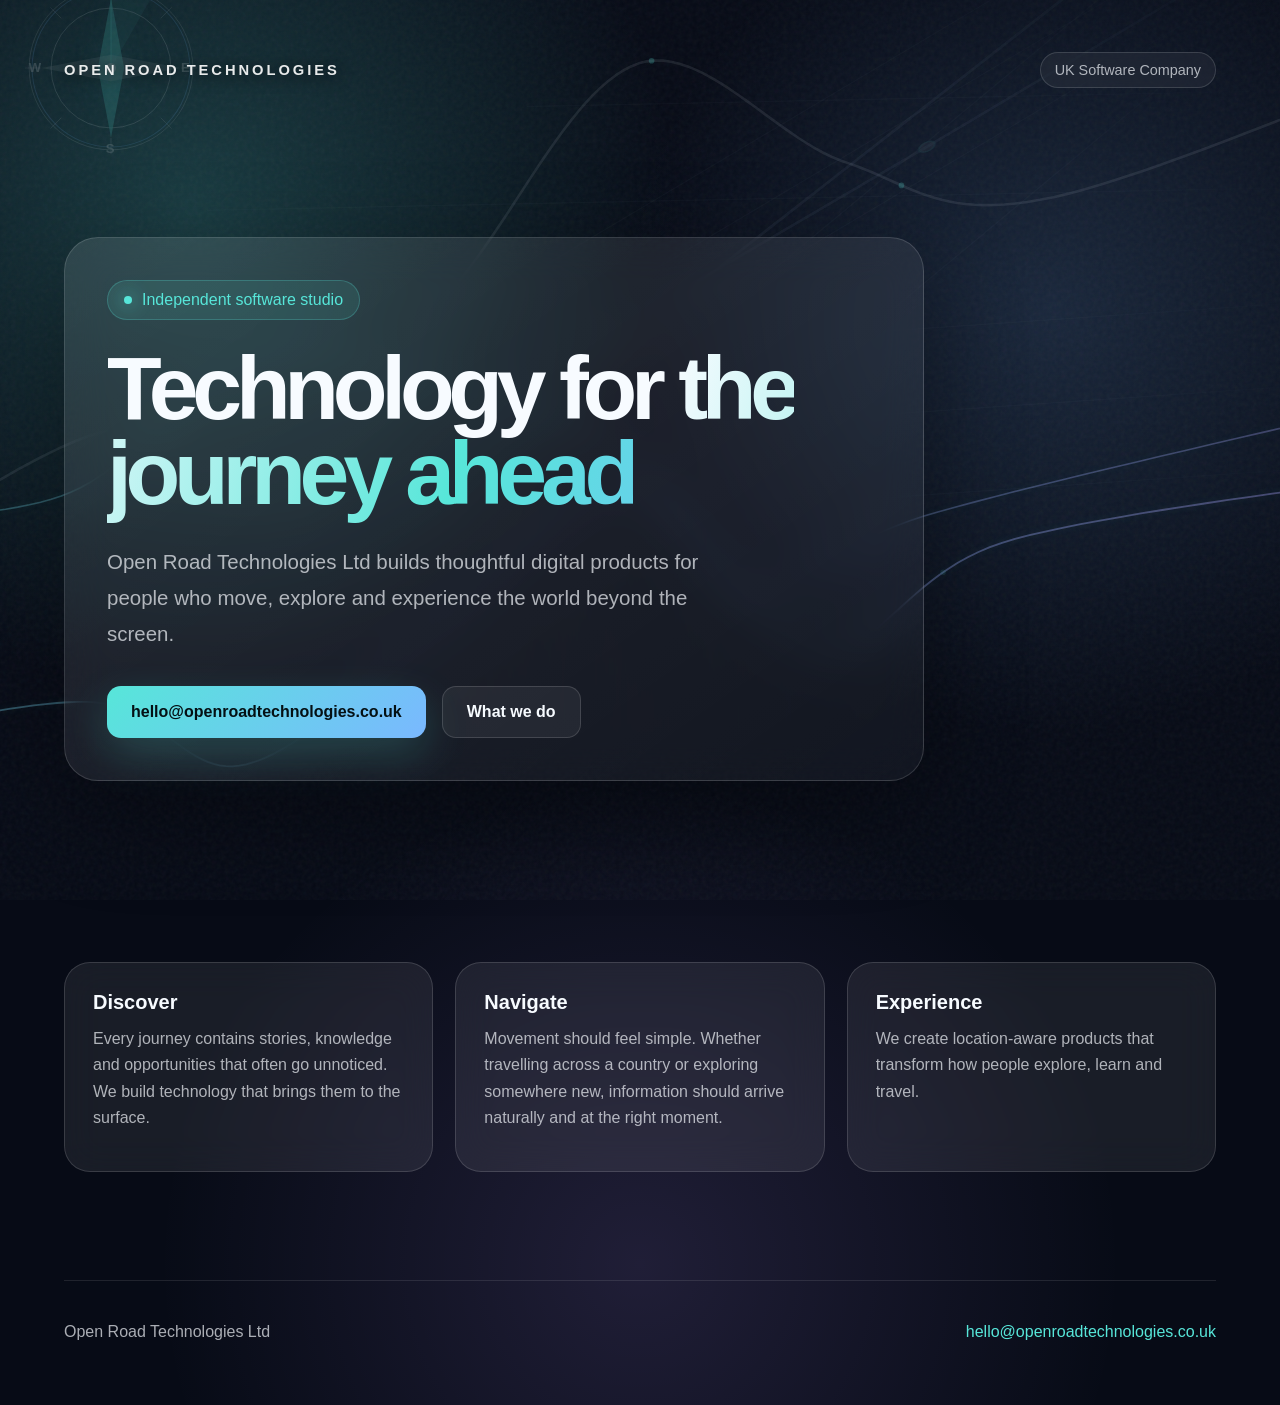
==== commit 5183cfe4: "Move radar animation behind wordmark" ====
--- a/index.html
+++ b/index.html
@@ -58,39 +58,23 @@
 @keyframes mapDrift{
   0%{transform:rotate(-18deg) skewX(-18deg) scaleY(.55) translate3d(0,0,0)}
   100%{transform:rotate(-18deg) skewX(-18deg) scaleY(.55) translate3d(-18px,-10px,0)}
+}
 .map-layer .major{
-
   fill:none;
-
   stroke:rgba(190,225,255,.34);
-
   stroke-width:4;
-
   stroke-linecap:round;
-
-}
-
+}
 .map-layer .road{
-
   fill:none;
-
   stroke:rgba(230,245,255,.16);
-
   stroke-width:2;
-
   stroke-linecap:round;
-
-}
-
+}
 .map-layer .node{
-
   fill:rgba(230,245,255,.35);
-
   stroke:rgba(87,230,217,.45);
-
   stroke-width:2;
-
-}
 }
 .map-layer .label{
   fill:rgba(255,255,255,.24);
@@ -108,19 +92,21 @@
   opacity:.82;
 }
 .compass{
-  position:fixed;
-  right:clamp(18px,5vw,70px);
-  bottom:clamp(18px,5vw,64px);
-  width:min(280px,42vw);
+  position:absolute;
+  left:-48px;
+  top:50%;
+  width:190px;
   aspect-ratio:1;
   z-index:0;
   pointer-events:none;
-  opacity:.28;
+  opacity:.3;
+  transform:translateY(-50%);
+  mask-image:radial-gradient(circle,black 0 50%,rgba(0,0,0,.72) 66%,transparent 78%);
 }
 .compass svg{
   width:100%;
   height:100%;
-  filter:drop-shadow(0 0 24px rgba(87,230,217,.18));
+  filter:drop-shadow(0 0 20px rgba(87,230,217,.22));
   transform:rotate(var(--compass-rotate, 0deg)) scale(var(--compass-scale, 1));
   transition:transform .28s ease-out;
   will-change:transform;
@@ -146,6 +132,33 @@
   font-weight:700;
   letter-spacing:.12em;
 }
+.compass .radar-sweep{
+  transform-origin:130px 130px;
+  animation:radarSweep 8s linear infinite;
+}
+.compass .radar-beam{
+  fill:rgba(87,230,217,.14);
+}
+.compass .radar-line{
+  stroke:rgba(87,230,217,.62);
+  stroke-width:1.4;
+  stroke-linecap:round;
+}
+.compass .radar-pulse{
+  fill:none;
+  stroke:rgba(122,184,255,.48);
+  stroke-width:1.4;
+  transform-origin:130px 130px;
+  animation:radarPulse 3.6s ease-out infinite;
+}
+@keyframes radarSweep{
+  to{transform:rotate(360deg)}
+}
+@keyframes radarPulse{
+  0%{transform:scale(.36);opacity:0}
+  18%{opacity:.8}
+  82%,100%{transform:scale(1);opacity:0}
+}
 .shell{
   position:relative;
   z-index:1;
@@ -153,16 +166,28 @@
   margin:0 auto;
 }
 header{
+  position:relative;
   display:flex;
   justify-content:space-between;
   align-items:center;
+  gap:24px;
   padding:34px 0;
 }
+.brand-lockup{
+  position:relative;
+  isolation:isolate;
+  display:flex;
+  align-items:center;
+  min-height:72px;
+}
 .logo{
+  position:relative;
+  z-index:1;
   font-size:.92rem;
   letter-spacing:.2em;
   font-weight:700;
   color:rgba(255,255,255,.9);
+  text-shadow:0 2px 16px rgba(7,11,22,.95);
 }
 .status{
   padding:9px 14px;
@@ -306,11 +331,17 @@
   .panel-grid{grid-template-columns:1fr}
   h1{font-size:clamp(3rem,16vw,5rem)}
   .map-layer{opacity:.14}
+  header{padding:22px 0}
+  .brand-lockup{min-height:64px}
+  .compass{left:-40px;width:156px;opacity:.26}
+  .logo{max-width:210px;font-size:.78rem;line-height:1.5}
+  .status{font-size:.78rem;padding:8px 11px;white-space:nowrap}
 }
 @media(prefers-reduced-motion:reduce){
   *,*::before,*::after{animation:none!important;transition:none!important}
   .route-canvas{display:none}
   .map-layer svg{animation:none!important}
+  .compass{opacity:.22}
 }
 </style>
 </head>
@@ -345,33 +376,39 @@
 
 <canvas class="route-canvas" id="routeCanvas" aria-hidden="true"></canvas>
 
-<div class="compass" aria-hidden="true">
-  <svg viewBox="0 0 260 260">
-    <circle class="ring" cx="130" cy="130" r="112"/>
-    <circle class="ring" cx="130" cy="130" r="82"/>
-    <line class="tick" x1="130" y1="12" x2="130" y2="34"/>
-    <line class="tick" x1="130" y1="226" x2="130" y2="248"/>
-    <line class="tick" x1="12" y1="130" x2="34" y2="130"/>
-    <line class="tick" x1="226" y1="130" x2="248" y2="130"/>
-    <line class="tick" x1="47" y1="47" x2="62" y2="62"/>
-    <line class="tick" x1="198" y1="198" x2="213" y2="213"/>
-    <line class="tick" x1="213" y1="47" x2="198" y2="62"/>
-    <line class="tick" x1="62" y1="198" x2="47" y2="213"/>
-    <polygon class="needle" points="130,35 148,130 130,225 112,130"/>
-    <polygon class="needle-alt" points="35,130 130,112 225,130 130,148"/>
-    <circle cx="130" cy="130" r="7" fill="rgba(255,255,255,.55)"/>
-    <text x="130" y="28" text-anchor="middle">N</text>
-    <text x="130" y="246" text-anchor="middle">S</text>
-    <text x="27" y="136" text-anchor="middle">W</text>
-    <text x="233" y="136" text-anchor="middle">E</text>
-  </svg>
-</div>
-
 <div class="noise"></div>
 
 <div class="shell">
   <header>
-    <div class="logo">OPEN ROAD TECHNOLOGIES</div>
+    <div class="brand-lockup">
+      <div class="compass" aria-hidden="true">
+        <svg viewBox="0 0 260 260">
+          <circle class="ring" cx="130" cy="130" r="112"/>
+          <circle class="ring" cx="130" cy="130" r="82"/>
+          <circle class="radar-pulse" cx="130" cy="130" r="108"/>
+          <line class="tick" x1="130" y1="12" x2="130" y2="34"/>
+          <line class="tick" x1="130" y1="226" x2="130" y2="248"/>
+          <line class="tick" x1="12" y1="130" x2="34" y2="130"/>
+          <line class="tick" x1="226" y1="130" x2="248" y2="130"/>
+          <line class="tick" x1="47" y1="47" x2="62" y2="62"/>
+          <line class="tick" x1="198" y1="198" x2="213" y2="213"/>
+          <line class="tick" x1="213" y1="47" x2="198" y2="62"/>
+          <line class="tick" x1="62" y1="198" x2="47" y2="213"/>
+          <polygon class="needle" points="130,35 148,130 130,225 112,130"/>
+          <polygon class="needle-alt" points="35,130 130,112 225,130 130,148"/>
+          <g class="radar-sweep">
+            <path class="radar-beam" d="M130 130 L130 22 A108 108 0 0 1 184 36 Z"/>
+            <line class="radar-line" x1="130" y1="130" x2="130" y2="22"/>
+          </g>
+          <circle cx="130" cy="130" r="7" fill="rgba(255,255,255,.55)"/>
+          <text x="130" y="28" text-anchor="middle">N</text>
+          <text x="130" y="246" text-anchor="middle">S</text>
+          <text x="27" y="136" text-anchor="middle">W</text>
+          <text x="233" y="136" text-anchor="middle">E</text>
+        </svg>
+      </div>
+      <div class="logo">OPEN ROAD TECHNOLOGIES</div>
+    </div>
     <div class="status">UK Software Company</div>
   </header>
 
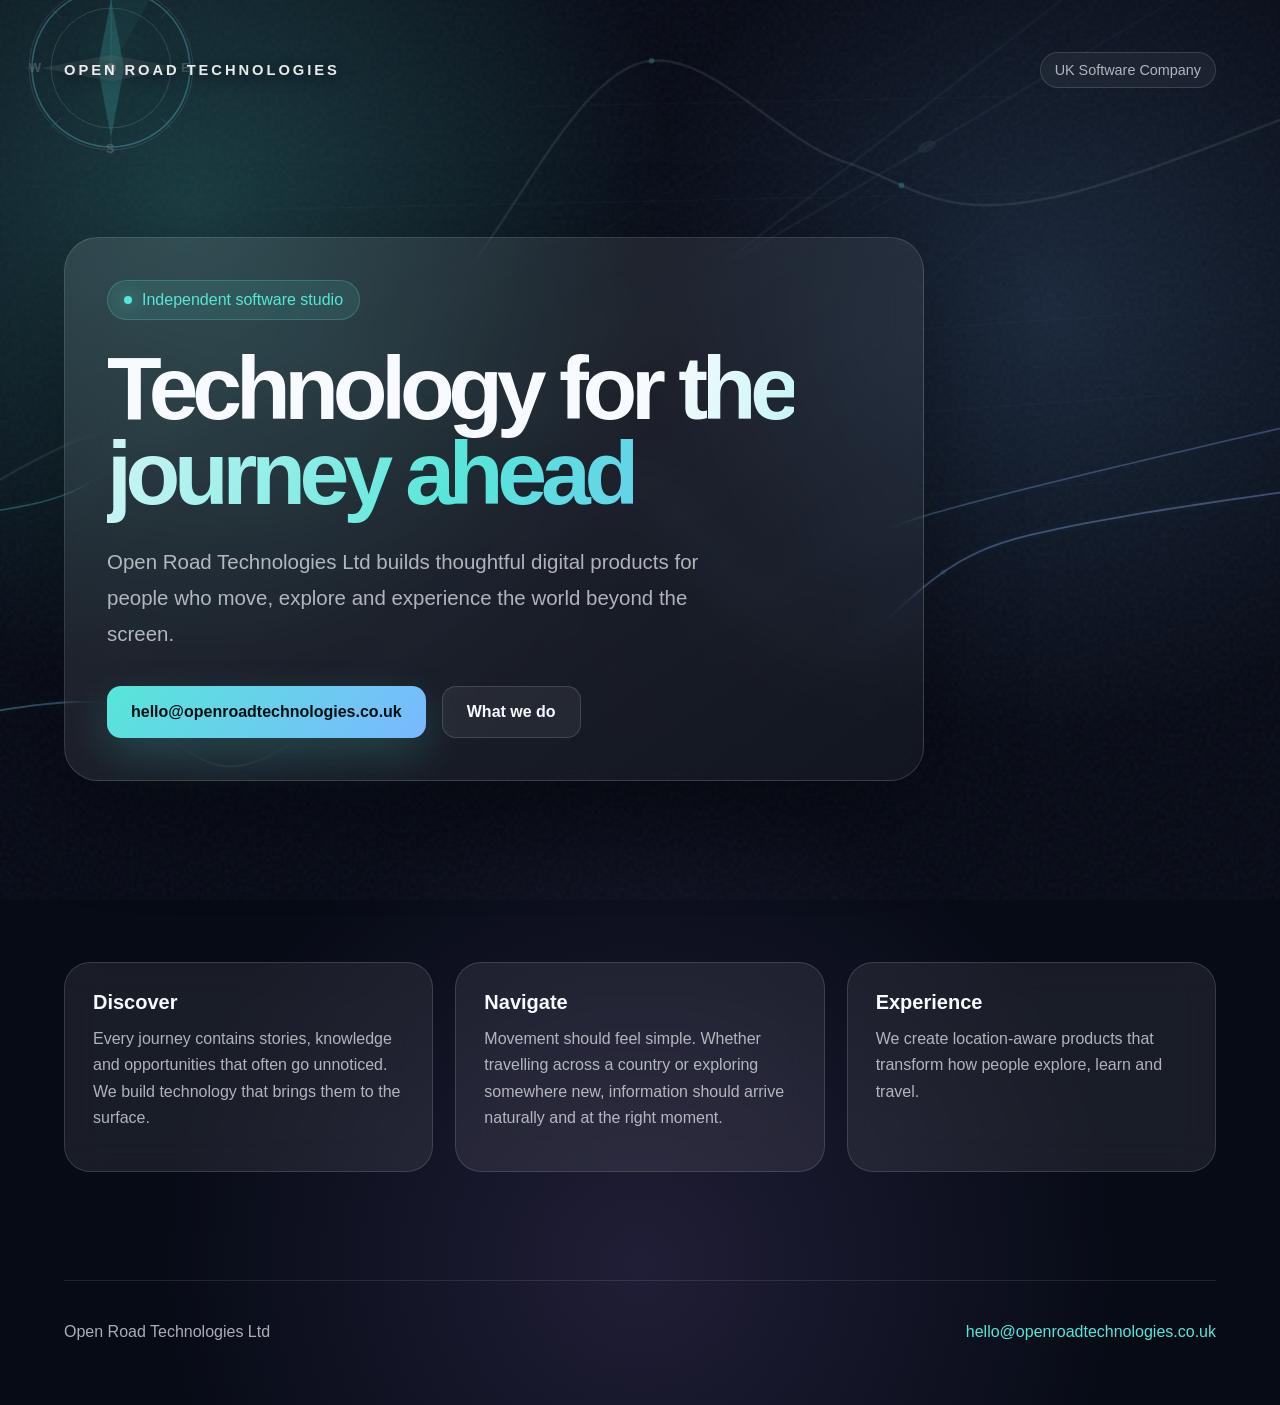
==== commit b3b7a496: "Strengthen wordmark radar pulse" ====
--- a/index.html
+++ b/index.html
@@ -99,7 +99,7 @@
   aspect-ratio:1;
   z-index:0;
   pointer-events:none;
-  opacity:.3;
+  opacity:.36;
   transform:translateY(-50%);
   mask-image:radial-gradient(circle,black 0 50%,rgba(0,0,0,.72) 66%,transparent 78%);
 }
@@ -146,18 +146,33 @@
 }
 .compass .radar-pulse{
   fill:none;
-  stroke:rgba(122,184,255,.48);
-  stroke-width:1.4;
+  stroke:rgba(122,184,255,.92);
+  stroke-width:2;
+  transform-box:view-box;
   transform-origin:130px 130px;
-  animation:radarPulse 3.6s ease-out infinite;
+  animation:radarPulse 3.2s cubic-bezier(.16,.72,.28,1) infinite;
+}
+.compass .radar-pulse-secondary{
+  stroke:rgba(87,230,217,.76);
+  animation-delay:1.6s;
+}
+.compass .radar-core{
+  fill:rgba(247,251,255,.9);
+  transform-box:view-box;
+  transform-origin:130px 130px;
+  animation:radarCore 1.6s ease-in-out infinite;
 }
 @keyframes radarSweep{
   to{transform:rotate(360deg)}
 }
 @keyframes radarPulse{
-  0%{transform:scale(.36);opacity:0}
-  18%{opacity:.8}
+  0%{transform:scale(.14);opacity:0}
+  12%{opacity:1}
   82%,100%{transform:scale(1);opacity:0}
+}
+@keyframes radarCore{
+  0%,100%{transform:scale(.72);opacity:.55}
+  50%{transform:scale(1.18);opacity:1}
 }
 .shell{
   position:relative;
@@ -386,6 +401,7 @@
           <circle class="ring" cx="130" cy="130" r="112"/>
           <circle class="ring" cx="130" cy="130" r="82"/>
           <circle class="radar-pulse" cx="130" cy="130" r="108"/>
+          <circle class="radar-pulse radar-pulse-secondary" cx="130" cy="130" r="108"/>
           <line class="tick" x1="130" y1="12" x2="130" y2="34"/>
           <line class="tick" x1="130" y1="226" x2="130" y2="248"/>
           <line class="tick" x1="12" y1="130" x2="34" y2="130"/>
@@ -400,7 +416,7 @@
             <path class="radar-beam" d="M130 130 L130 22 A108 108 0 0 1 184 36 Z"/>
             <line class="radar-line" x1="130" y1="130" x2="130" y2="22"/>
           </g>
-          <circle cx="130" cy="130" r="7" fill="rgba(255,255,255,.55)"/>
+          <circle class="radar-core" cx="130" cy="130" r="7"/>
           <text x="130" y="28" text-anchor="middle">N</text>
           <text x="130" y="246" text-anchor="middle">S</text>
           <text x="27" y="136" text-anchor="middle">W</text>
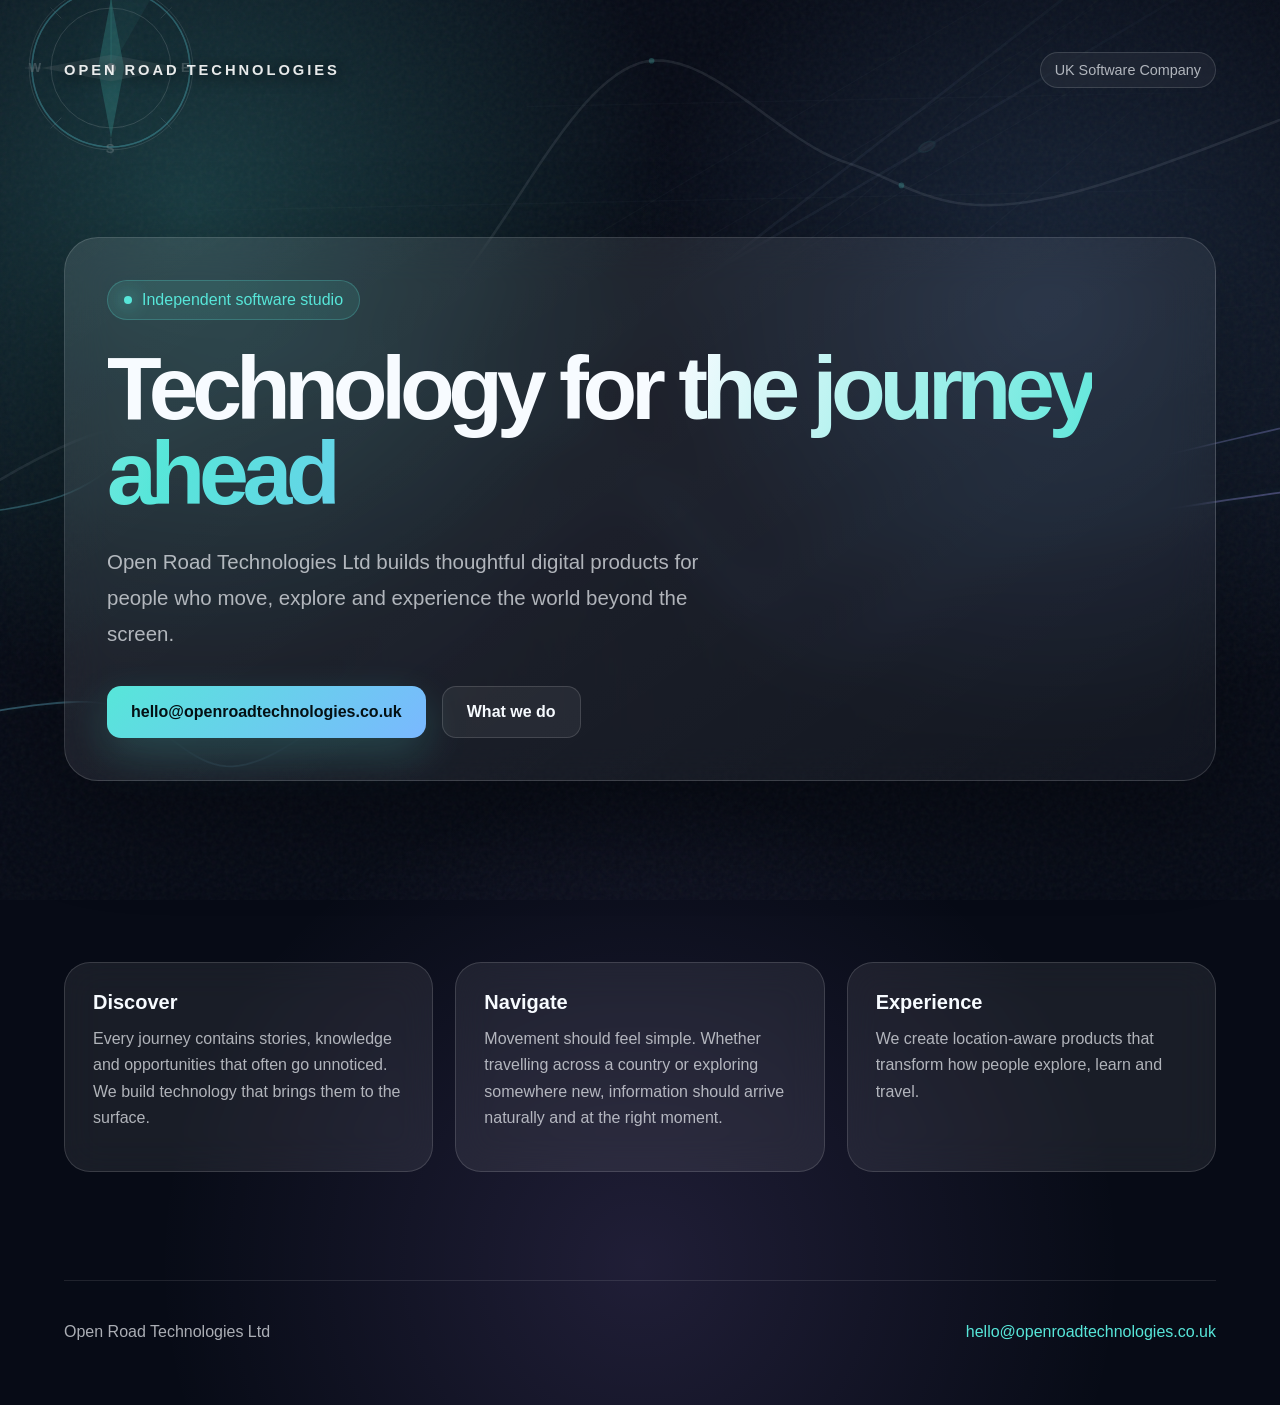
==== commit 4ef02ebe: "Balance hero card across page" ====
--- a/index.html
+++ b/index.html
@@ -219,7 +219,7 @@
   align-items:center;
 }
 .hero-card{
-  width:min(860px,100%);
+  width:100%;
   padding:42px;
   border:1px solid var(--border);
   border-radius:34px;
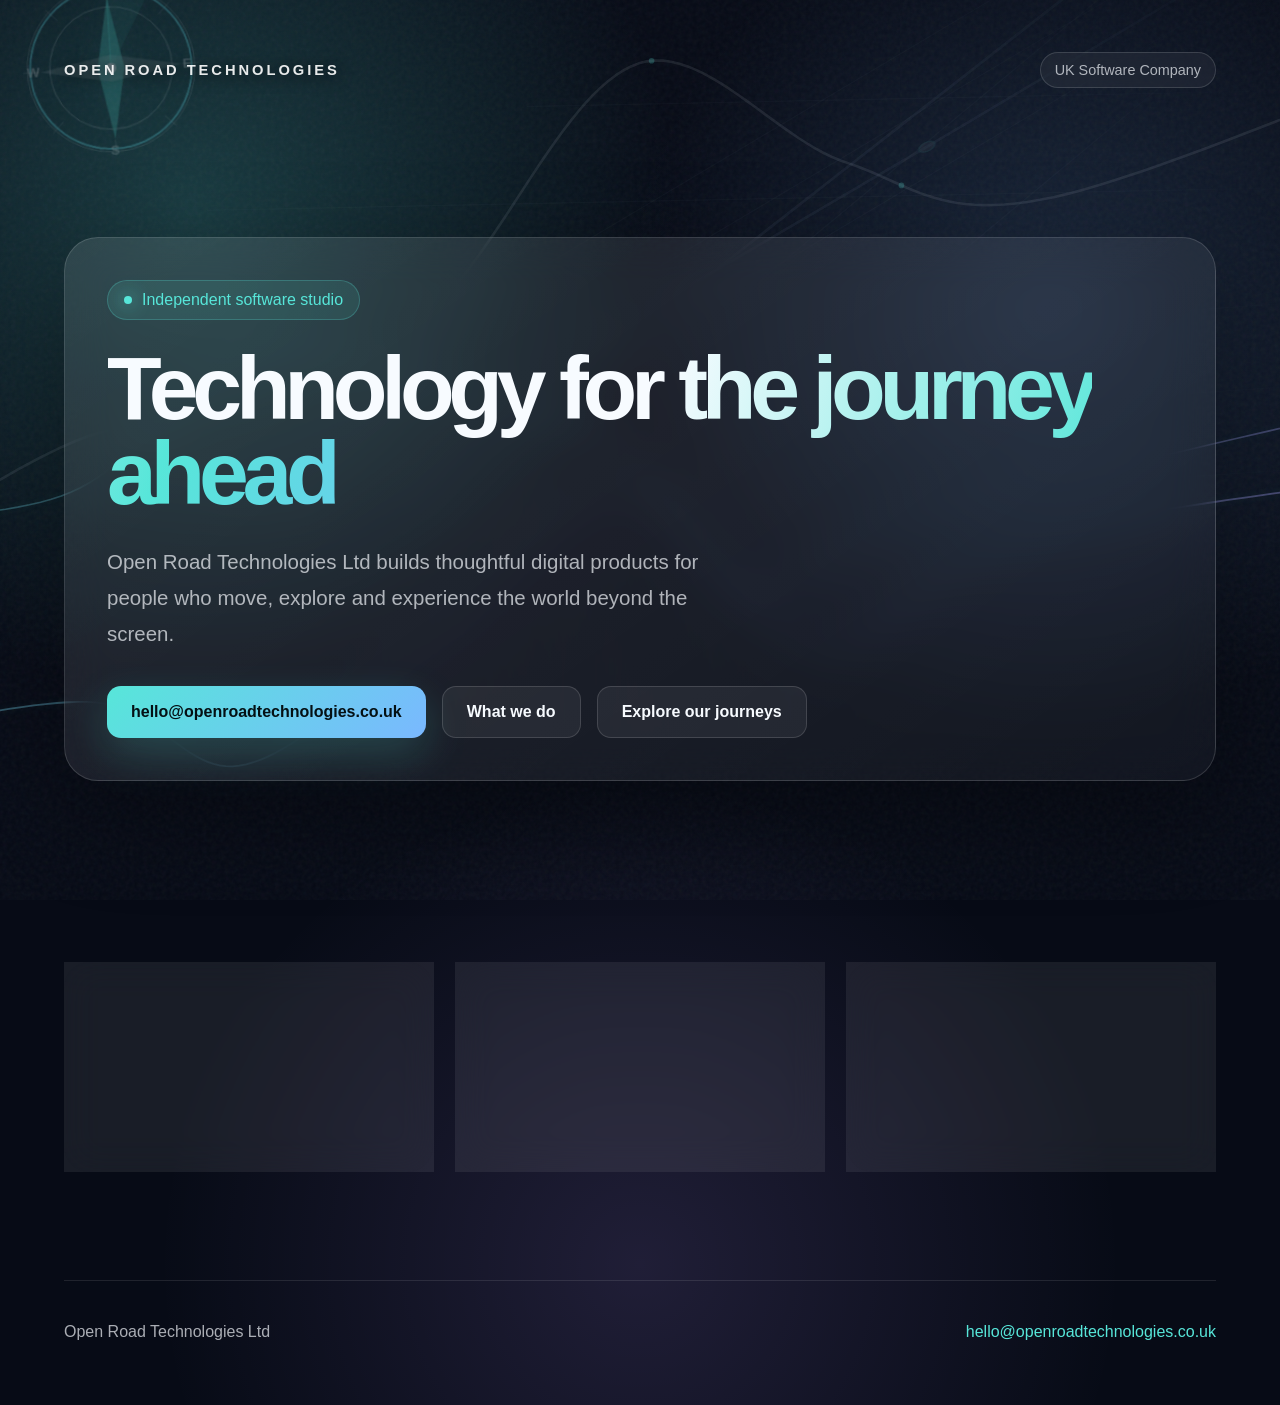
==== commit 2af0e101: "Link to new journeys page" ====
--- a/index.html
+++ b/index.html
@@ -439,6 +439,7 @@
       <div class="actions">
         <a class="btn primary" href="mailto:hello@openroadtechnologies.co.uk">hello@openroadtechnologies.co.uk</a>
         <a class="btn secondary" href="#work">What we do</a>
+        <a class="btn secondary" href="journeys.html">Explore our journeys</a>
       </div>
     </section>
   </main>
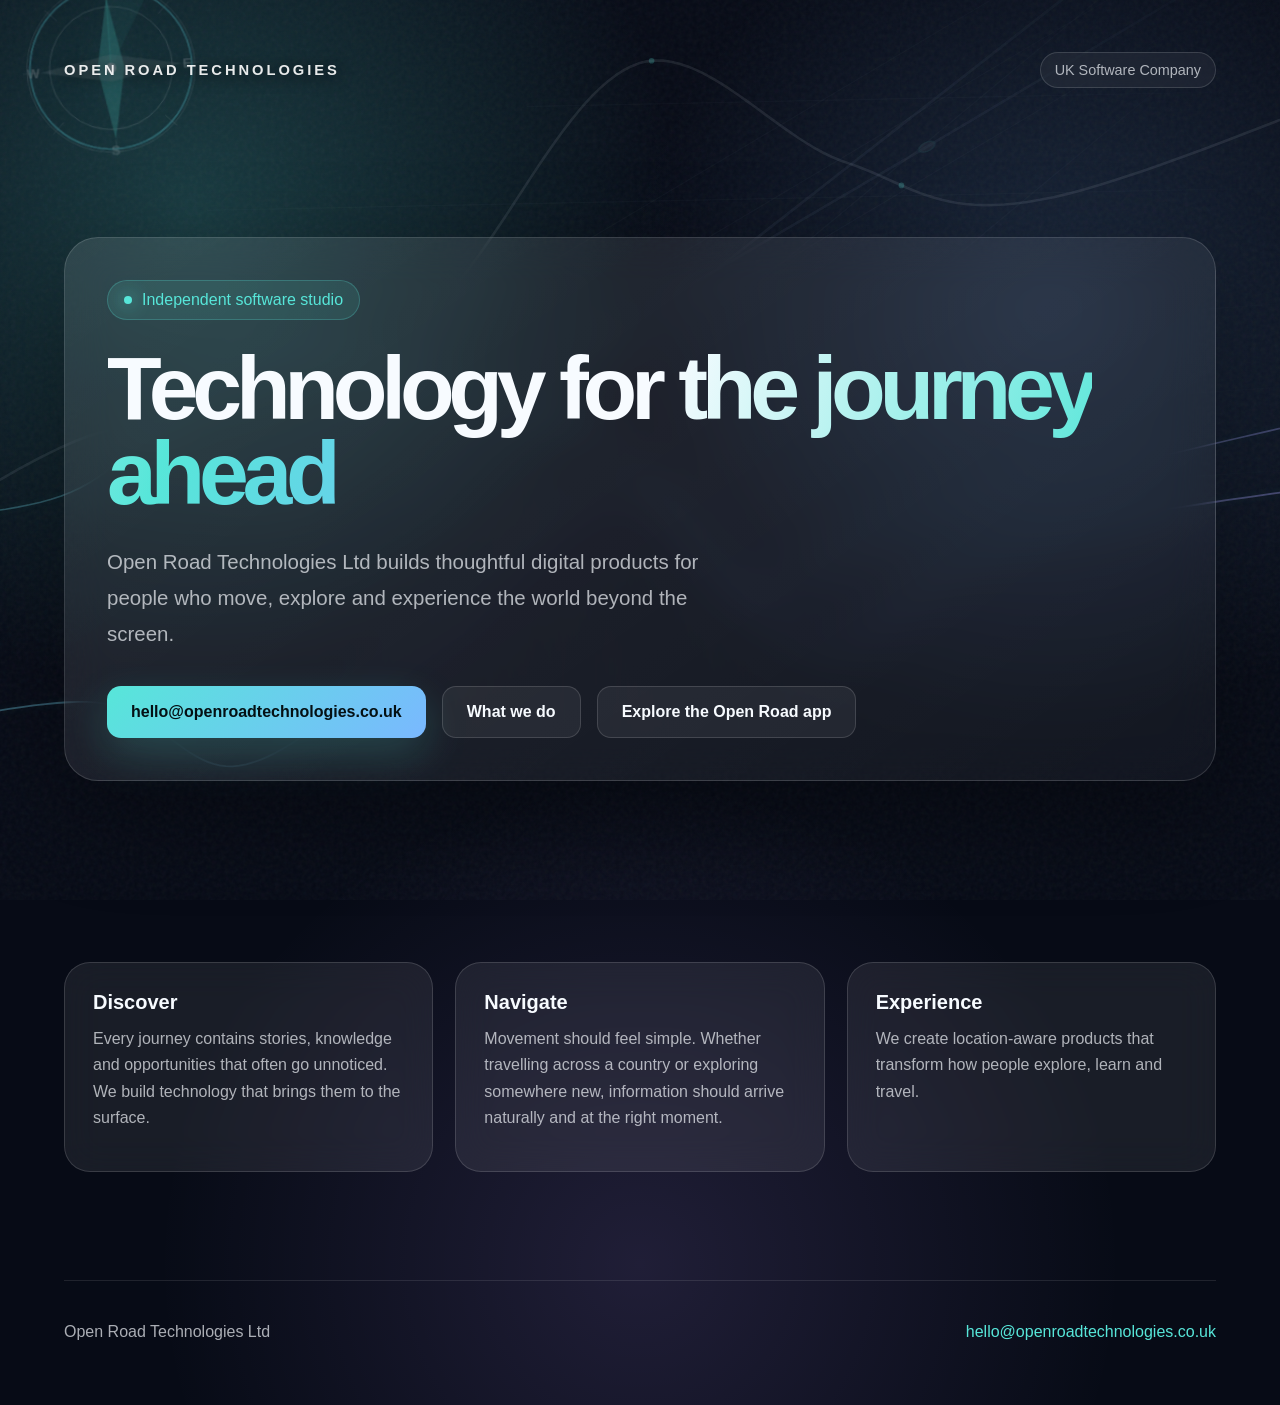
==== commit 248213c9: "Add existing Open Road app website" ====
--- a/index.html
+++ b/index.html
@@ -439,7 +439,7 @@
       <div class="actions">
         <a class="btn primary" href="mailto:hello@openroadtechnologies.co.uk">hello@openroadtechnologies.co.uk</a>
         <a class="btn secondary" href="#work">What we do</a>
-        <a class="btn secondary" href="journeys.html">Explore our journeys</a>
+        <a class="btn secondary" href="/app/">Explore the Open Road app</a>
       </div>
     </section>
   </main>
@@ -755,3 +755,4 @@
 </script>
 </body>
 </html>
+
